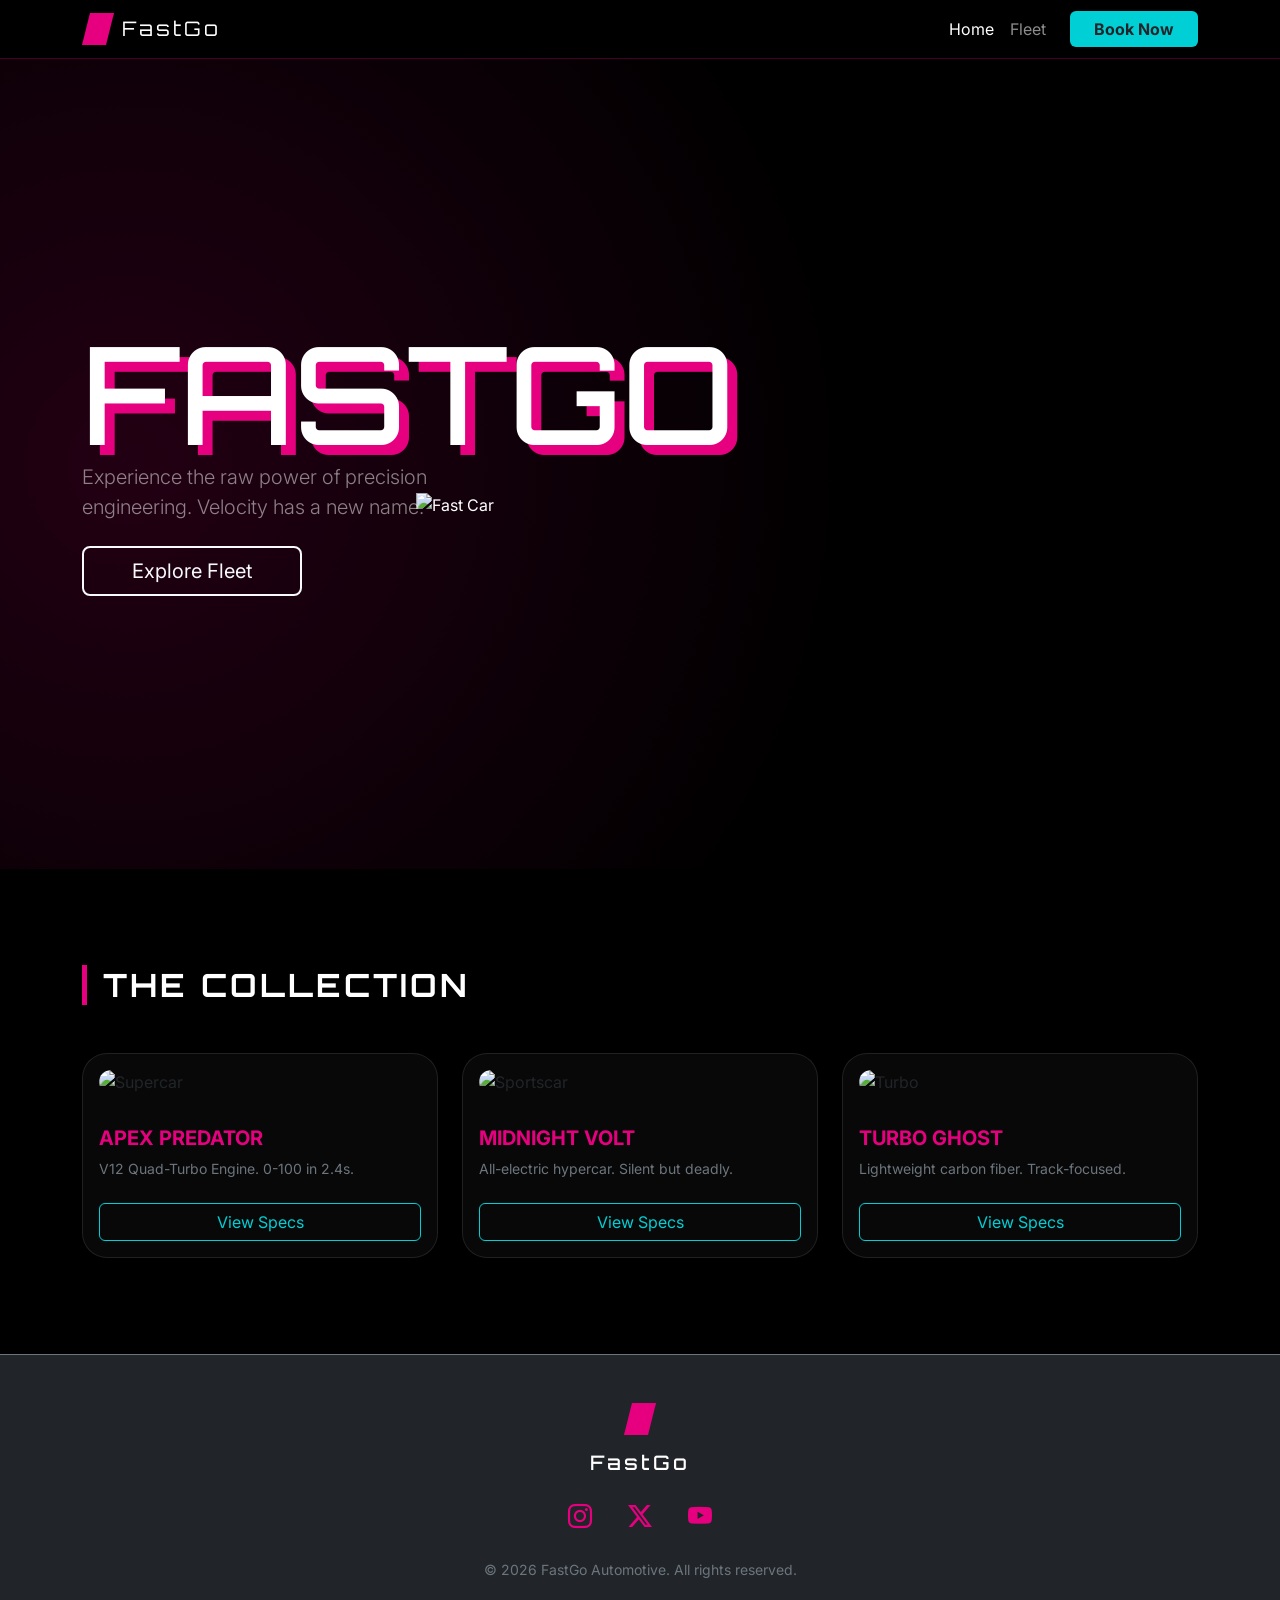
==== index.html @ 8bcf7466 "feat: FastGo" ====
<!DOCTYPE html>
<html lang="en">
<head>
    <meta charset="UTF-8">
    <meta name="viewport" content="width=device-width, initial-scale=1.0">
    <title>FastGo | Speed Redefined</title>
    <!-- Bootstrap 5 CSS -->
    <link href="https://cdn.jsdelivr.net/npm/bootstrap@5.3.0/dist/css/bootstrap.min.css" rel="stylesheet">
    <!-- Fonts & Icons -->
    <link href="https://fonts.googleapis.com/css2?family=Orbitron:wght@700&family=Inter:wght@300;500;700&display=swap" rel="stylesheet">
    <link rel="stylesheet" href="https://cdn.jsdelivr.net/npm/bootstrap-icons@1.11.0/font/bootstrap-icons.css">
    <link rel="stylesheet" href="style.css">
</head>
<body class="bg-black text-white">

    <!-- Navbar -->
    <nav class="navbar navbar-expand-lg navbar-dark glass-nav sticky-top">
        <div class="container">
            <a class="navbar-brand d-flex align-items-center" href="#">
                <div class="logo-box me-2"></div> 
                <span class="brand-text">FastGo</span>
            </a>
            <button class="navbar-toggler" type="button" data-bs-toggle="collapse" data-bs-target="#navbarNav">
                <span class="navbar-toggler-icon"></span>
            </button>
            <div class="collapse navbar-collapse" id="navbarNav">
                <ul class="navbar-nav ms-auto align-items-center">
                    <li class="nav-item"><a class="nav-link active" href="#">Home</a></li>
                    <li class="nav-item"><a class="nav-link" href="#fleet">Fleet</a></li>
                    <li class="nav-item ms-lg-3">
                        <a class="btn btn-info text-dark fw-bold px-4" href="#">Book Now</a>
                    </li>
                </ul>
            </div>
        </div>
    </nav>

    <!-- Hero Section -->
    <header class="hero-section overflow-hidden">
        <div class="container h-100 d-flex align-items-center">
            <div class="row w-100 align-items-center">
                <div class="col-lg-5 z-index-top">
                    <h1 class="shadow-text mb-2">FastGo</h1>
                    <p class="lead text-white-50 fade-in mb-4" style="animation-delay: 0.8s;">
                        Experience the raw power of precision engineering. Velocity has a new name.
                    </p>
                    <div class="fade-in" style="animation-delay: 1s;">
                        <a href="#fleet" class="btn btn-outline-light btn-lg px-5 border-2">Explore Fleet</a>
                    </div>
                </div>
            </div>
            <!-- Car Image with High Speed Animation -->
            <img src="https://www.pngplay.com/wp-content/uploads/13/Bugatti-Chiron-Transparent-Images.png" 
                 alt="Fast Car" 
                 class="moving-car d-none d-lg-block">
        </div>
    </header>

    <!-- Fleet Section -->
    <section id="fleet" class="py-5">
        <div class="container py-5">
            <div class="d-flex align-items-center mb-5">
                <div class="vr bg-pink me-3" style="width: 5px; height: 40px; opacity: 1;"></div>
                <h2 class="mb-0 fw-bold brand-text">THE COLLECTION</h2>
            </div>
            
            <div class="row g-4">
                <div class="col-md-4">
                    <div class="card car-card glass-card h-100">
                        <img src="https://images.unsplash.com/photo-1503376780353-7e6692767b70?auto=format&fit=crop&q=80&w=500" class="card-img-top p-3 rounded-5" alt="Supercar">
                        <div class="card-body">
                            <h5 class="card-title text-pink fw-bold">APEX PREDATOR</h5>
                            <p class="small text-secondary">V12 Quad-Turbo Engine. 0-100 in 2.4s.</p>
                            <button class="btn btn-outline-info w-100 mt-2">View Specs</button>
                        </div>
                    </div>
                </div>
                <div class="col-md-4">
                    <div class="card car-card glass-card h-100">
                        <img src="https://images.unsplash.com/photo-1544636331-e26879cd4d9b?auto=format&fit=crop&q=80&w=500" class="card-img-top p-3 rounded-5" alt="Sportscar">
                        <div class="card-body">
                            <h5 class="card-title text-pink fw-bold">MIDNIGHT VOLT</h5>
                            <p class="small text-secondary">All-electric hypercar. Silent but deadly.</p>
                            <button class="btn btn-outline-info w-100 mt-2">View Specs</button>
                        </div>
                    </div>
                </div>
                <div class="col-md-4">
                    <div class="card car-card glass-card h-100">
                        <img src="https://images.unsplash.com/photo-1614162692292-7ac56d7f7f1e?auto=format&fit=crop&q=80&w=500" class="card-img-top p-3 rounded-5" alt="Turbo">
                        <div class="card-body">
                            <h5 class="card-title text-pink fw-bold">TURBO GHOST</h5>
                            <p class="small text-secondary">Lightweight carbon fiber. Track-focused.</p>
                            <button class="btn btn-outline-info w-100 mt-2">View Specs</button>
                        </div>
                    </div>
                </div>
            </div>
        </div>
    </section>

    <!-- Footer -->
    <footer class="bg-dark text-center py-5 border-top border-secondary">
        <div class="container">
            <div class="logo-box mx-auto mb-3"></div>
            <h5 class="brand-text mb-4">FastGo</h5>
            <div class="social-links mb-4">
                <a href="#" class="text-pink fs-4 mx-3"><i class="bi bi-instagram"></i></a>
                <a href="#" class="text-pink fs-4 mx-3"><i class="bi bi-twitter-x"></i></a>
                <a href="#" class="text-pink fs-4 mx-3"><i class="bi bi-youtube"></i></a>
            </div>
            <p class="small text-secondary mb-0">&copy; 2026 FastGo Automotive. All rights reserved.</p>
        </div>
    </footer>

    <script src="https://cdn.jsdelivr.net/npm/bootstrap@5.3.0/dist/js/bootstrap.bundle.min.js"></script>
</body>
</html>
---- style.css ----
:root {
    --brand-pink: #e6007f;
    --brand-info: #00cfd5;
}

/* Base Styles */
body {
    font-family: 'Inter', sans-serif;
    overflow-x: hidden;
    background-color: #000;
}

.z-index-top { position: relative; z-index: 10; }

/* Navigation & Branding */
.glass-nav {
    background: rgba(0, 0, 0, 0.85);
    backdrop-filter: blur(15px);
    -webkit-backdrop-filter: blur(15px);
    border-bottom: 1px solid rgba(230, 0, 127, 0.3);
}

.brand-text {
    font-family: 'Orbitron', sans-serif;
    letter-spacing: 3px;
}

.logo-box {
    width: 32px;
    height: 32px;
    background: var(--brand-pink);
    clip-path: polygon(25% 0%, 100% 0%, 75% 100%, 0% 100%);
    box-shadow: 0 0 15px var(--brand-pink);
}

/* Hero Section */
.hero-section {
    height: 90vh;
    background: radial-gradient(circle at 10% 50%, rgba(230, 0, 127, 0.15) 0%, transparent 60%);
    position: relative;
}

.shadow-text {
    font-family: 'Orbitron', sans-serif;
    font-size: clamp(3.5rem, 12vw, 8.5rem);
    text-transform: uppercase;
    color: #fff;
    text-shadow: 10px 10px 0px var(--brand-pink);
    line-height: 0.9;
}

/* --- THE CAR ANIMATION --- */
.moving-car {
    position: absolute;
    width: 800px; 
    right: -1000px; 
    top: 55%;
    transform: translateY(-50%);
    z-index: 5;
    pointer-events: none;
    filter: blur(20px) brightness(1.5);
    /* Combine fly-in and engine idle */
    animation: 
        carFlyIn 1.3s cubic-bezier(0.075, 0.82, 0.165, 1) forwards,
        engineIdle 2.5s ease-in-out 1.3s infinite;
}

@keyframes carFlyIn {
    0% { 
        right: -1000px; 
        filter: blur(30px) grayscale(1); 
        transform: translateY(-50%) skewX(-15deg);
    }
    75% {
        right: 8%; /* Overshoot for braking effect */
        filter: blur(5px) grayscale(0);
        transform: translateY(-50%) skewX(0deg);
    }
    100% { 
        right: 5%; 
        filter: blur(0px) brightness(1);
        transform: translateY(-50%);
    }
}

@keyframes engineIdle {
    0%, 100% { transform: translateY(-50%); }
    50% { transform: translateY(-50.5%); }
}

/* General Animations */
.fade-in {
    opacity: 0;
    animation: fadeInUp 1s ease 0.8s forwards;
}

@keyframes fadeInUp {
    from { opacity: 0; transform: translateY(30px); }
    to { opacity: 1; transform: translateY(0); }
}

/* Cards & Glassmorphism */
.glass-card {
    background: rgba(255, 255, 255, 0.03) !important;
    backdrop-filter: blur(20px);
    border: 1px solid rgba(255, 255, 255, 0.1) !important;
    border-radius: 25px;
    transition: all 0.4s cubic-bezier(0.175, 0.885, 0.32, 1.275);
}

.glass-card:hover {
    transform: translateY(-15px);
    border-color: var(--brand-pink) !important;
    background: rgba(230, 0, 127, 0.08) !important;
    box-shadow: 0 20px 40px rgba(230, 0, 127, 0.25);
}

.text-pink { color: var(--brand-pink); }
.bg-pink { background-color: var(--brand-pink); }

/* Buttons */
.btn-info {
    background-color: var(--brand-info) !important;
    border: none;
    transition: 0.3s;
}

.btn-info:hover {
    box-shadow: 0 0 20px var(--brand-info);
    transform: scale(1.05);
}

.btn-outline-info {
    border-color: var(--brand-info);
    color: var(--brand-info);
}

.btn-outline-info:hover {
    background-color: var(--brand-info);
    color: #000;
}
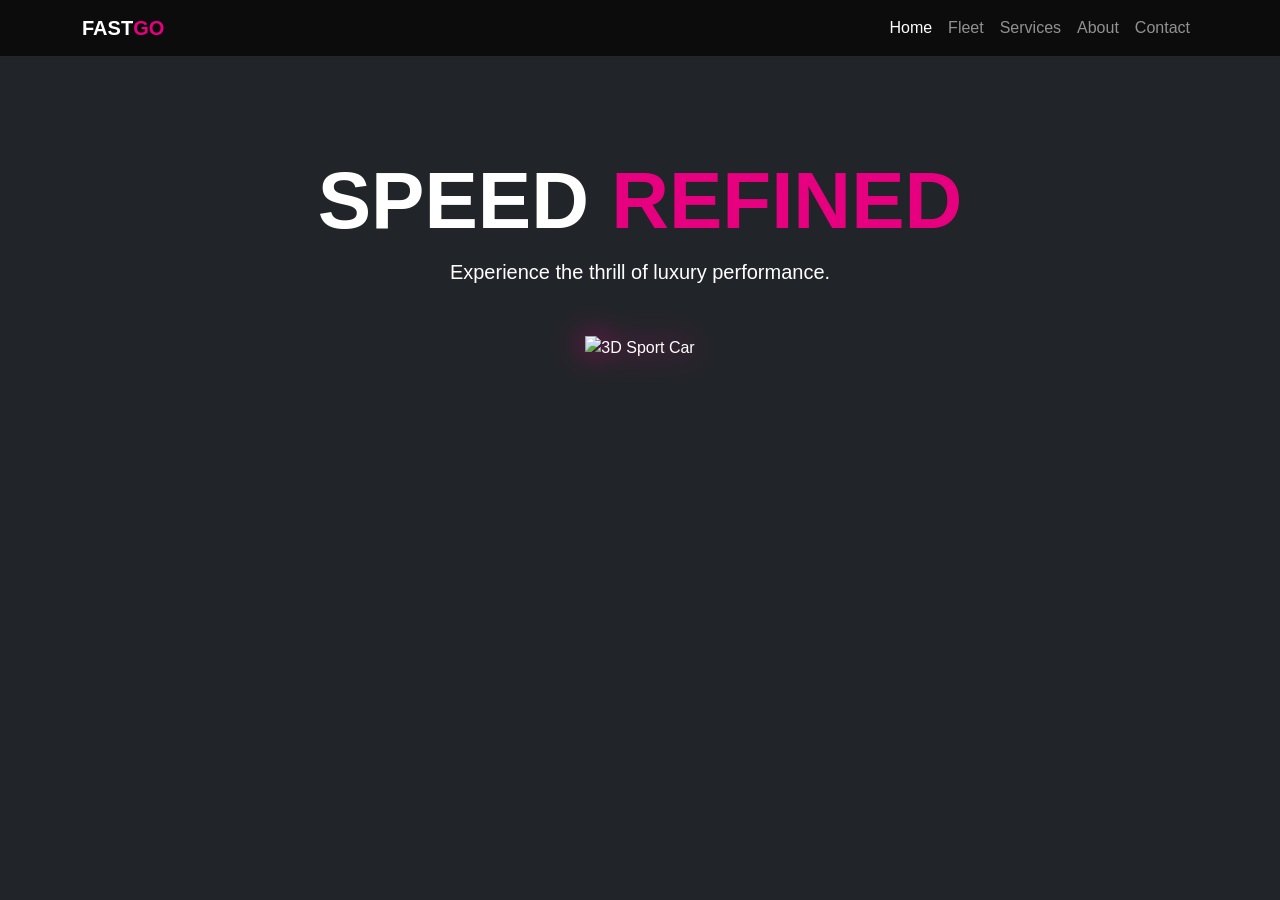
==== commit ff68029d: "final: fixed navbar functionality and image URLs across all pages" ====
--- a/index.html
+++ b/index.html
@@ -3,116 +3,40 @@
 <head>
     <meta charset="UTF-8">
     <meta name="viewport" content="width=device-width, initial-scale=1.0">
-    <title>FastGo | Speed Redefined</title>
-    <!-- Bootstrap 5 CSS -->
+    <title>FastGo | Home</title>
     <link href="https://cdn.jsdelivr.net/npm/bootstrap@5.3.0/dist/css/bootstrap.min.css" rel="stylesheet">
-    <!-- Fonts & Icons -->
-    <link href="https://fonts.googleapis.com/css2?family=Orbitron:wght@700&family=Inter:wght@300;500;700&display=swap" rel="stylesheet">
-    <link rel="stylesheet" href="https://cdn.jsdelivr.net/npm/bootstrap-icons@1.11.0/font/bootstrap-icons.css">
     <link rel="stylesheet" href="style.css">
 </head>
-<body class="bg-black text-white">
-
-    <!-- Navbar -->
-    <nav class="navbar navbar-expand-lg navbar-dark glass-nav sticky-top">
+<body class="bg-dark text-white">
+    <nav class="navbar navbar-expand-lg navbar-dark sticky-top bg-glass">
         <div class="container">
-            <a class="navbar-brand d-flex align-items-center" href="#">
-                <div class="logo-box me-2"></div> 
-                <span class="brand-text">FastGo</span>
-            </a>
+            <a class="navbar-brand fw-bold" href="index.html">FAST<span class="text-pink">GO</span></a>
             <button class="navbar-toggler" type="button" data-bs-toggle="collapse" data-bs-target="#navbarNav">
                 <span class="navbar-toggler-icon"></span>
             </button>
             <div class="collapse navbar-collapse" id="navbarNav">
-                <ul class="navbar-nav ms-auto align-items-center">
-                    <li class="nav-item"><a class="nav-link active" href="#">Home</a></li>
-                    <li class="nav-item"><a class="nav-link" href="#fleet">Fleet</a></li>
-                    <li class="nav-item ms-lg-3">
-                        <a class="btn btn-info text-dark fw-bold px-4" href="#">Book Now</a>
-                    </li>
+                <ul class="navbar-nav ms-auto">
+                    <li class="nav-item"><a class="nav-link active" href="index.html">Home</a></li>
+                    <li class="nav-item"><a class="nav-link" href="cars.html">Fleet</a></li>
+                    <li class="nav-item"><a class="nav-link" href="services.html">Services</a></li>
+                    <li class="nav-item"><a class="nav-link" href="about.html">About</a></li>
+                    <li class="nav-item"><a class="nav-link" href="contact.html">Contact</a></li>
                 </ul>
             </div>
         </div>
     </nav>
 
-    <!-- Hero Section -->
-    <header class="hero-section overflow-hidden">
-        <div class="container h-100 d-flex align-items-center">
-            <div class="row w-100 align-items-center">
-                <div class="col-lg-5 z-index-top">
-                    <h1 class="shadow-text mb-2">FastGo</h1>
-                    <p class="lead text-white-50 fade-in mb-4" style="animation-delay: 0.8s;">
-                        Experience the raw power of precision engineering. Velocity has a new name.
-                    </p>
-                    <div class="fade-in" style="animation-delay: 1s;">
-                        <a href="#fleet" class="btn btn-outline-light btn-lg px-5 border-2">Explore Fleet</a>
-                    </div>
-                </div>
-            </div>
-            <!-- Car Image with High Speed Animation -->
-            <img src="https://www.pngplay.com/wp-content/uploads/13/Bugatti-Chiron-Transparent-Images.png" 
-                 alt="Fast Car" 
-                 class="moving-car d-none d-lg-block">
-        </div>
-    </header>
-
-    <!-- Fleet Section -->
-    <section id="fleet" class="py-5">
-        <div class="container py-5">
-            <div class="d-flex align-items-center mb-5">
-                <div class="vr bg-pink me-3" style="width: 5px; height: 40px; opacity: 1;"></div>
-                <h2 class="mb-0 fw-bold brand-text">THE COLLECTION</h2>
-            </div>
-            
-            <div class="row g-4">
-                <div class="col-md-4">
-                    <div class="card car-card glass-card h-100">
-                        <img src="https://images.unsplash.com/photo-1503376780353-7e6692767b70?auto=format&fit=crop&q=80&w=500" class="card-img-top p-3 rounded-5" alt="Supercar">
-                        <div class="card-body">
-                            <h5 class="card-title text-pink fw-bold">APEX PREDATOR</h5>
-                            <p class="small text-secondary">V12 Quad-Turbo Engine. 0-100 in 2.4s.</p>
-                            <button class="btn btn-outline-info w-100 mt-2">View Specs</button>
-                        </div>
-                    </div>
-                </div>
-                <div class="col-md-4">
-                    <div class="card car-card glass-card h-100">
-                        <img src="https://images.unsplash.com/photo-1544636331-e26879cd4d9b?auto=format&fit=crop&q=80&w=500" class="card-img-top p-3 rounded-5" alt="Sportscar">
-                        <div class="card-body">
-                            <h5 class="card-title text-pink fw-bold">MIDNIGHT VOLT</h5>
-                            <p class="small text-secondary">All-electric hypercar. Silent but deadly.</p>
-                            <button class="btn btn-outline-info w-100 mt-2">View Specs</button>
-                        </div>
-                    </div>
-                </div>
-                <div class="col-md-4">
-                    <div class="card car-card glass-card h-100">
-                        <img src="https://images.unsplash.com/photo-1614162692292-7ac56d7f7f1e?auto=format&fit=crop&q=80&w=500" class="card-img-top p-3 rounded-5" alt="Turbo">
-                        <div class="card-body">
-                            <h5 class="card-title text-pink fw-bold">TURBO GHOST</h5>
-                            <p class="small text-secondary">Lightweight carbon fiber. Track-focused.</p>
-                            <button class="btn btn-outline-info w-100 mt-2">View Specs</button>
-                        </div>
-                    </div>
-                </div>
+    <section class="hero-section py-5">
+        <div class="container text-center">
+            <h1 class="display-1 fw-bold mt-5">SPEED <span class="text-pink">REFINED</span></h1>
+            <p class="lead mb-5">Experience the thrill of luxury performance.</p>
+            <!-- Fixed Image Container -->
+            <div class="car-wrapper">
+               <img src="https://static.vecteezy.com/system/resources/previews/019/546/416/original/sport-car-isolated-on-transparent-background-3d-rendering-illustration-free-png.png" alt="3D Sport Car" class="flying-car">
             </div>
         </div>
     </section>
 
-    <!-- Footer -->
-    <footer class="bg-dark text-center py-5 border-top border-secondary">
-        <div class="container">
-            <div class="logo-box mx-auto mb-3"></div>
-            <h5 class="brand-text mb-4">FastGo</h5>
-            <div class="social-links mb-4">
-                <a href="#" class="text-pink fs-4 mx-3"><i class="bi bi-instagram"></i></a>
-                <a href="#" class="text-pink fs-4 mx-3"><i class="bi bi-twitter-x"></i></a>
-                <a href="#" class="text-pink fs-4 mx-3"><i class="bi bi-youtube"></i></a>
-            </div>
-            <p class="small text-secondary mb-0">&copy; 2026 FastGo Automotive. All rights reserved.</p>
-        </div>
-    </footer>
-
     <script src="https://cdn.jsdelivr.net/npm/bootstrap@5.3.0/dist/js/bootstrap.bundle.min.js"></script>
 </body>
 </html>
--- a/style.css
+++ b/style.css
@@ -1,141 +1,58 @@
 :root {
-    --brand-pink: #e6007f;
-    --brand-info: #00cfd5;
+    --pink: #e6007f;
+    --dark: #0a0a0a;
 }
 
-/* Base Styles */
 body {
-    font-family: 'Inter', sans-serif;
-    overflow-x: hidden;
-    background-color: #000;
+    background-color: var(--dark);
+    font-family: 'Segoe UI', Tahoma, Geneva, Verdana, sans-serif;
 }
 
-.z-index-top { position: relative; z-index: 10; }
+.text-pink { color: var(--pink); }
 
-/* Navigation & Branding */
-.glass-nav {
-    background: rgba(0, 0, 0, 0.85);
-    backdrop-filter: blur(15px);
-    -webkit-backdrop-filter: blur(15px);
-    border-bottom: 1px solid rgba(230, 0, 127, 0.3);
+.bg-glass {
+    background: rgba(10, 10, 10, 0.9);
+    backdrop-filter: blur(10px);
+    border-bottom: 1px solid rgba(255, 255, 255, 0.1);
 }
 
-.brand-text {
-    font-family: 'Orbitron', sans-serif;
-    letter-spacing: 3px;
+/* Fixed Animation - Ensures visibility */
+.car-wrapper {
+    position: relative;
+    width: 100%;
+    max-width: 800px;
+    margin: 0 auto;
+    min-height: 300px;
 }
 
-.logo-box {
-    width: 32px;
-    height: 32px;
-    background: var(--brand-pink);
-    clip-path: polygon(25% 0%, 100% 0%, 75% 100%, 0% 100%);
-    box-shadow: 0 0 15px var(--brand-pink);
+.flying-car {
+    width: 100%;
+    height: auto;
+    filter: drop-shadow(0 0 15px var(--pink));
+    animation: carFadeSlide 1.5s ease-out forwards;
 }
 
-/* Hero Section */
-.hero-section {
-    height: 90vh;
-    background: radial-gradient(circle at 10% 50%, rgba(230, 0, 127, 0.15) 0%, transparent 60%);
-    position: relative;
+@keyframes carFadeSlide {
+    0% { transform: translateX(100px); opacity: 0; }
+    100% { transform: translateX(0); opacity: 1; }
 }
 
-.shadow-text {
-    font-family: 'Orbitron', sans-serif;
-    font-size: clamp(3.5rem, 12vw, 8.5rem);
-    text-transform: uppercase;
-    color: #fff;
-    text-shadow: 10px 10px 0px var(--brand-pink);
-    line-height: 0.9;
+/* Grid & Cards */
+.car-card {
+    background: rgba(255, 255, 255, 0.05);
+    border: 1px solid rgba(255, 255, 255, 0.1);
+    border-radius: 15px;
+    transition: transform 0.3s ease;
 }
 
-/* --- THE CAR ANIMATION --- */
-.moving-car {
-    position: absolute;
-    width: 800px; 
-    right: -1000px; 
-    top: 55%;
-    transform: translateY(-50%);
-    z-index: 5;
-    pointer-events: none;
-    filter: blur(20px) brightness(1.5);
-    /* Combine fly-in and engine idle */
-    animation: 
-        carFlyIn 1.3s cubic-bezier(0.075, 0.82, 0.165, 1) forwards,
-        engineIdle 2.5s ease-in-out 1.3s infinite;
+.car-card:hover {
+    transform: translateY(-10px);
+    border-color: var(--pink);
 }
 
-@keyframes carFlyIn {
-    0% { 
-        right: -1000px; 
-        filter: blur(30px) grayscale(1); 
-        transform: translateY(-50%) skewX(-15deg);
-    }
-    75% {
-        right: 8%; /* Overshoot for braking effect */
-        filter: blur(5px) grayscale(0);
-        transform: translateY(-50%) skewX(0deg);
-    }
-    100% { 
-        right: 5%; 
-        filter: blur(0px) brightness(1);
-        transform: translateY(-50%);
-    }
-}
-
-@keyframes engineIdle {
-    0%, 100% { transform: translateY(-50%); }
-    50% { transform: translateY(-50.5%); }
-}
-
-/* General Animations */
-.fade-in {
-    opacity: 0;
-    animation: fadeInUp 1s ease 0.8s forwards;
-}
-
-@keyframes fadeInUp {
-    from { opacity: 0; transform: translateY(30px); }
-    to { opacity: 1; transform: translateY(0); }
-}
-
-/* Cards & Glassmorphism */
-.glass-card {
-    background: rgba(255, 255, 255, 0.03) !important;
-    backdrop-filter: blur(20px);
-    border: 1px solid rgba(255, 255, 255, 0.1) !important;
-    border-radius: 25px;
-    transition: all 0.4s cubic-bezier(0.175, 0.885, 0.32, 1.275);
-}
-
-.glass-card:hover {
-    transform: translateY(-15px);
-    border-color: var(--brand-pink) !important;
-    background: rgba(230, 0, 127, 0.08) !important;
-    box-shadow: 0 20px 40px rgba(230, 0, 127, 0.25);
-}
-
-.text-pink { color: var(--brand-pink); }
-.bg-pink { background-color: var(--brand-pink); }
-
-/* Buttons */
-.btn-info {
-    background-color: var(--brand-info) !important;
-    border: none;
-    transition: 0.3s;
-}
-
-.btn-info:hover {
-    box-shadow: 0 0 20px var(--brand-info);
-    transform: scale(1.05);
-}
-
-.btn-outline-info {
-    border-color: var(--brand-info);
-    color: var(--brand-info);
-}
-
-.btn-outline-info:hover {
-    background-color: var(--brand-info);
-    color: #000;
+.car-card img {
+    width: 100%;
+    height: 200px;
+    object-fit: cover;
+    border-radius: 10px;
 }
